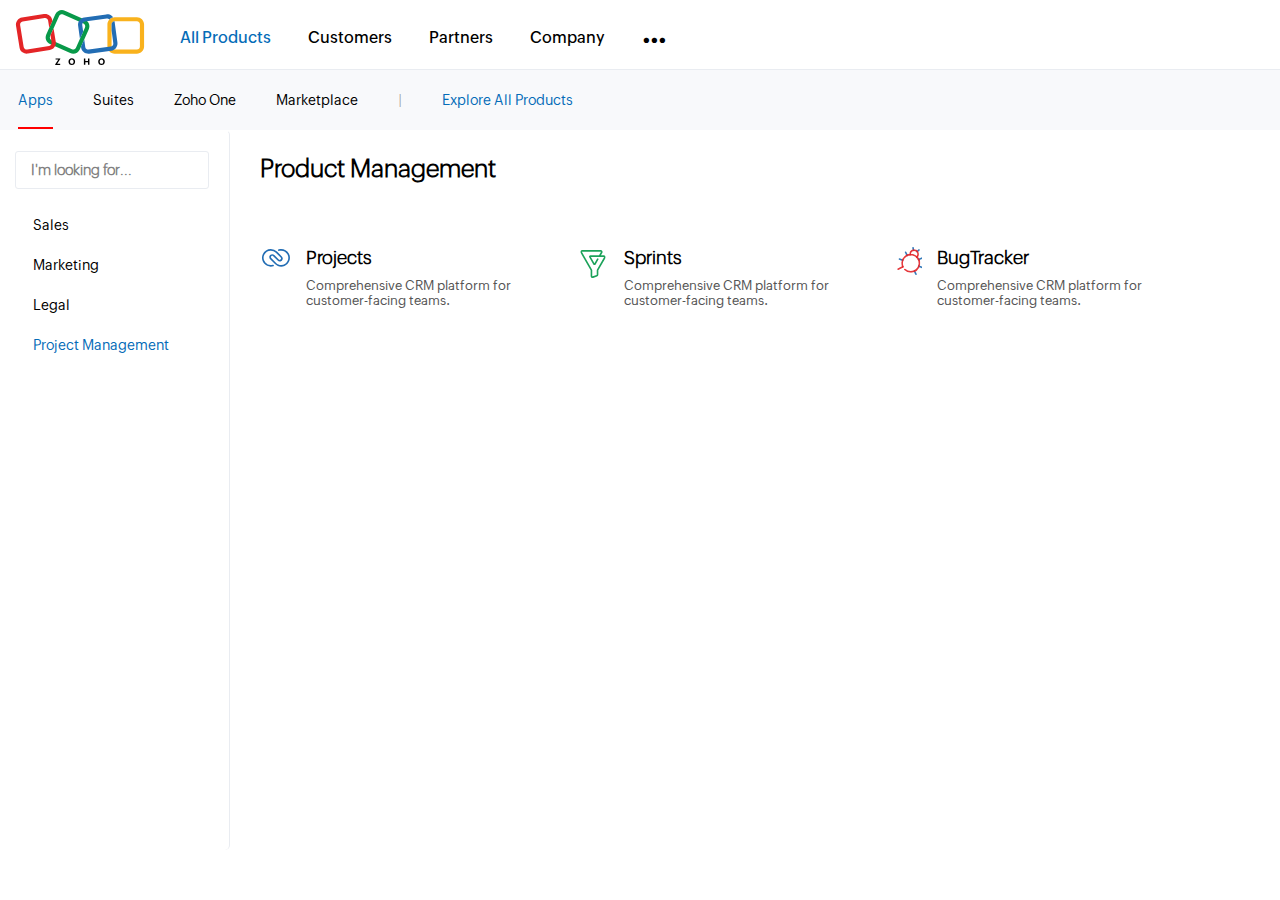
==== product.html @ f7861eca "Add files via upload" ====
<!DOCTYPE html>
<html lang="en">
<head>
    <meta charset="UTF-8">
    <meta name="viewport" content="width=device-width, initial-scale=1.0">
    <title>Image Sprite</title>
    <link rel="stylesheet" href="style.css">
</head>
<body>
    <nav class="navbar">
        <div class="navdiv">
            <div class="logo"></div>
            <div class="nav-items">
                <ul>
                    <li class="product">All Products</li>
                    <li>Customers</li>
                    <li>Partners</li>
                    <li>Company</li>
                    <li style="font-family: puvi-black; font-size: 24px; margin: 0;">...</li>
                </ul>
            </div>
        </div>
        <div class="navdiv2">
            <ul>
                <li class="app">Apps</li>
                <li>Suites</li>
                <li>Zoho One</li>
                <li>Marketplace</li>
                <li style="color: gray; font-family: puvi-light;">|</li>
                <li class="product">Explore All Products</li>
            </ul>
        </div>
    </nav>
    <div class="container">
        <div class="side-bar">
            <div class="search">
                <h5>I'm looking for...</h5>
            </div>
            <ul>
                <li><a href="index.html" class="active">Sales</a></li>
                <li><a href="marketing.html">Marketing</a></li>
                <li><a href="legal.html">Legal</a></li>
                <li><a href="#top" style="color: #056CB8;">Project Management</a></li>
            </ul>
        </div>
        
        
        <div class="main-content">            


            <div class="content-container" id="prod-management">
                <div class="heading"><h2>Product Management</h2></div>
                <div class="prod-box">
                    <div class="icon-crm"></div>
                    <div class="text">
                        <h5>Projects</h5>
                        <p>Comprehensive CRM platform for customer-facing teams.</p>
                    </div>
                </div>
                <div class="prod-box" >
                    <div class="icon-bigin"></div>
                    <div class="text">
                        <h5>Sprints</h5>
                        <p>Comprehensive CRM platform for customer-facing teams.</p>
                    </div>
                </div>
                <div class="prod-box">
                    <div class="icon-bug"></div>
                    <div class="text">
                        <h5>BugTracker</h5>
                        <p>Comprehensive CRM platform for customer-facing teams.</p>
                    </div>
                </div>
                
                </div>
    
        </div>
            
    </div>
</body>
</html>
---- style.css ----
@font-face{
    font-family: puvi-black;
    src: url(font/Zoho\ Puvi\ Black.otf);
}
@font-face{
    font-family: puvi-regular;
    src: url(font/Zoho\ Puvi\ Regular.otf);
}
@font-face{
    font-family: puvi-medium;
    src: url(font/Zoho\ Puvi\ Medium.otf);
}
@font-face{
    font-family: puvi-light;
    src: url(font/Zoho\ Puvi\ Light.otf);
}
@font-face{
    font-family: puvi-semibold;
    src: url(font/Zoho\ Puvi\ Semibold.otf);
}

*{
    padding: 0;
    margin: 0;
    box-sizing: border-box;
}
.navdiv{
    height: 70px;
    border-bottom: 1px solid #E9ECF1;
    display: flex;
    flex-direction: row;
}
.navdiv2{
    height: 60px;
    background-color: #F8F9FB;
    display: flex;
    flex-direction: row;
    align-items: center;
}
.navdiv2 li{
    list-style: none;
    display: inline;
    font-family: puvi-regular;
    font-size: 14px;
    margin: 0 18px;
}
.app {
    color: #056CB8;
    border-bottom: 2px solid red;
    padding-bottom: 19px;
}
.product{
    color: #056CB8;
}
.logo{
    background: url(images/zoho-logo-web.svg) no-repeat;
    height: 65px;
    width: 130px;
    background-size: 100% auto;
    background-position: left center;
    margin-left: 15px;
    margin-top: 5px;
}
.nav-items{
    display: flex;
    align-items: center;
    margin-left: 35px;
}

.navdiv li{
    list-style: none;
    display: inline;
    font-family: puvi-medium;
    margin: 0 18px 0 0;
    padding: 9px 15px 9px 0;
}
li:hover{
    color: #056CB8;
}

.container{
    display: flex;
}

.side-bar{
    border-right: 0.5px solid #E9ECF1 ;
    width: 18%;
    height: 80vh;
    border-radius: 5px;
    border-top: 1px solid #fff;
}
.main-content{
    width: 82%;
    height: 80vh;
}
.side-bar li{
    margin: 10px 0px 7px 15px;
    list-style: none;
    font-family: puvi-regular;
    font-size: 14px;
    padding: 8px;
}

.side-bar a{
    text-decoration: none;
    color: #000;
    font-family: puvi-regular;
    font-size: 14px;
    margin-left: 10px;
    display: flex; 
    justify-content: space-between; 
    align-items: center;
    transition: color 0.3s ease;
}
.side-bar li{
    width: 87%;
    height: 30px;
    border-radius: 2px;
    text-align: left;
}
.side-bar li:hover{
    color: #056CB8;
    background-color: #F8F9FB;
}

.side-bar ul{
    margin-top: 20px;
}
.search{
    font-family: puvi-light;
    font-size: 17px;
    color: gray;
    margin: 20px 20px 20px 15px;
    padding: 10px 20px 10px 15px;
    border: 1px solid #E9ECF1;
    border-radius: 3px;
}
h2{
    font-family: puvi-light;

}
.prod-box{
    display: flex;
    max-width: 300px;
}

.icon{
    background: url(images/product-icons.svg);
    background-position: -239px -4px; 
    width: 43px;
    height: 25px;
}
.icon-crm{
    background: url(images/product-icons.svg);
    background-position: -239px -4px; 
    width: 43px;
    height: 25px;
}
.icon-bigin{
    background: url(images/product-icons.svg);
    background-position: -330px -58px; 
    width: 43px;
    height: 33px;
}
.icon-forms{
    background: url(images/product-icons.svg);
    background-position: -420px 0px; 
    width: 43px;
    height: 31px;
}
.icon-sales{
    background: url(images/product-icons.svg);
    background-position: -269px 0px; 
    width: 43px;
    height: 31px;
}
.icon-bookings{
    background: url(images/product-icons.svg);
    background-position: -239px -60px; 
    width: 43px;
    height: 31px;
}
.icon-sign{
    background: url(images/product-icons.svg);
    background-position: -480px 0px; 
    width: 41px;
    height: 30px;
}
.icon-social{
    background: url(images/product-icons.svg);
    background-position: -359px 0px; 
    width: 43px;
    height: 31px;
}
.icon-camp{
    background: url(images/product-icons.svg);
    background-position: -329px 0px; 
    width: 43px;
    height: 31px;
}
.icon-survey{
    background: url(images/product-icons.svg);
    background-position: -120px -120px; 
    width: 43px;
    height: 31px;
}
.icon-sites{
    background: url(images/product-icons.svg);
    background-position: -448px -1px; 
    width: 45px;
    height: 30px;
}
.icon-page{
    background: url(images/product-icons.svg);
    background-position: -177px -118px; 
    width: 48px;
    height: 31px;
}
.icon-back{
    background: url(images/product-icons.svg);
    background-position: -390px 0px; 
    width: 43px;
    height: 31px;
}
.icon-web{
    background: url(images/product-icons.svg);
    background-position: -359px -121px; 
    width: 45px;
    height: 29px;
}
.icon-thrive{
    background: url(images/product-icons.svg);
    background-position: -210px -120px; 
    width: 43px;
    height: 30px;
}
.icon-publish{
    background: url(images/product-icons.svg);
    background-position: -92px -150px; 
    width: 43px;
    height: 31px;
}
.icon-contracts{
    background: url(images/product-icons.svg);
    background-position: -449px -59px; 
    width: 39px;
    height: 31px;
}
.icon-thrive{
    background: url(images/product-icons.svg);
    background-position: -210px -120px; 
    width: 43px;
    height: 30px;
}
.icon-thrive{
    background: url(images/product-icons.svg);
    background-position: -210px -120px; 
    width: 43px;
    height: 30px;
}
.icon-bug{
    background: url(images/product-icons.svg);
    background-position: -451px -31px; 
    width: 35px;
    height: 30px;
}

.text{
    padding-left: 15px;
    font-family: puvi-light;
}
.text h5{
    font-size: 18px;
    margin-bottom: 10px;
}
.text p{
    font-size: 13px;
    font-family: puvi-regular;
    color: #555555;
}
.content-container{
    display: grid;
    grid-template-columns: auto auto auto auto;
    row-gap: 55px;
    column-gap: 18px;
    padding: 25px 20px 110px 30px;
    justify-content: start;
}
.heading{
    width: 40%;
    padding-bottom: 10px;
    grid-column-start: 1;
    grid-column-end: 5;    
}
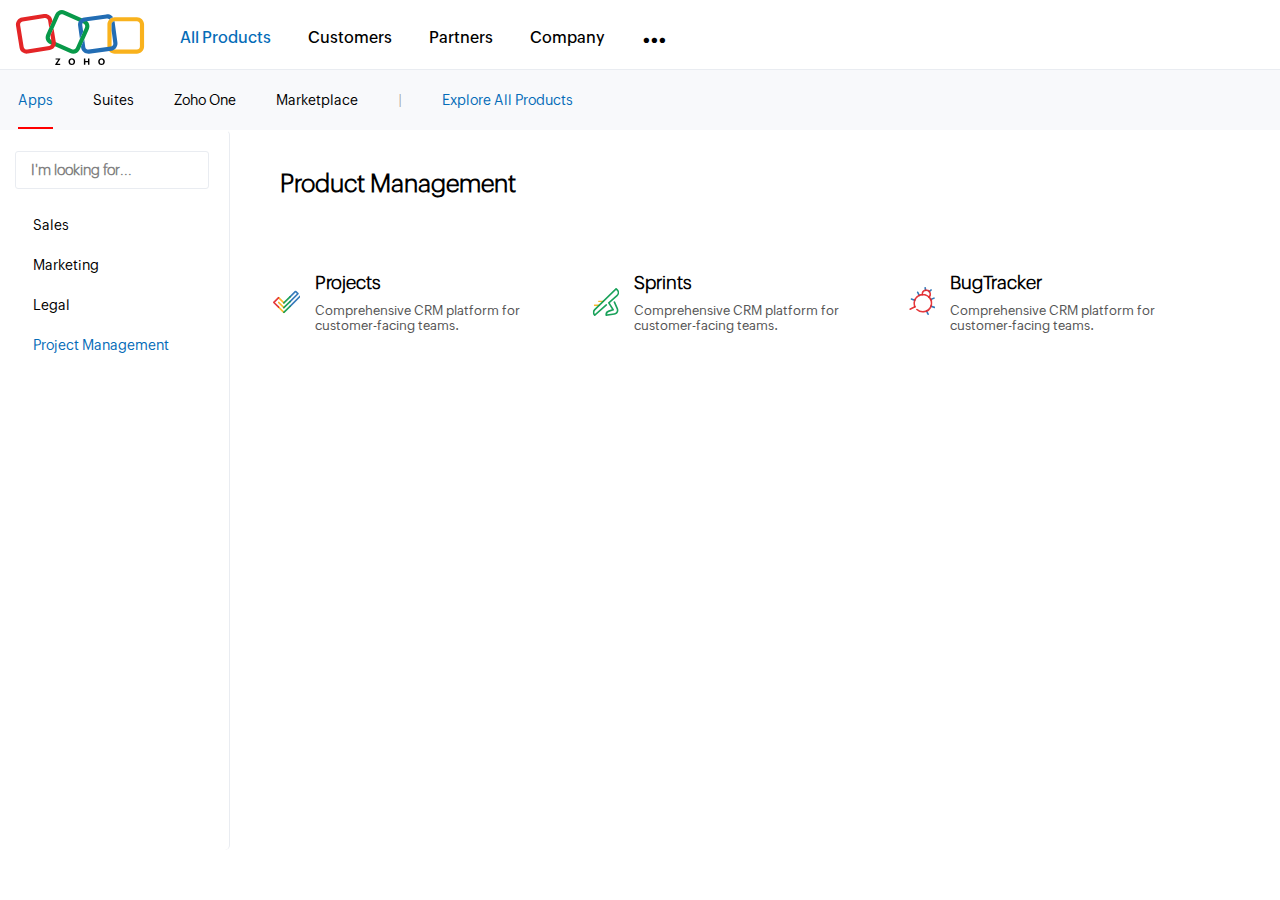
==== commit fb696ca3: "Add files via upload" ====
--- a/product.html
+++ b/product.html
@@ -51,14 +51,14 @@
             <div class="content-container" id="prod-management">
                 <div class="heading"><h2>Product Management</h2></div>
                 <div class="prod-box">
-                    <div class="icon-crm"></div>
+                    <div class="icon-project"></div>
                     <div class="text">
                         <h5>Projects</h5>
                         <p>Comprehensive CRM platform for customer-facing teams.</p>
                     </div>
                 </div>
                 <div class="prod-box" >
-                    <div class="icon-bigin"></div>
+                    <div class="icon-sprint"></div>
                     <div class="text">
                         <h5>Sprints</h5>
                         <p>Comprehensive CRM platform for customer-facing teams.</p>
--- a/style.css
+++ b/style.css
@@ -142,20 +142,23 @@
 .prod-box{
     display: flex;
     max-width: 300px;
-}
-
-.icon{
+    height: 100px;
+    border-radius: 2px;
+    display: flex; 
+    justify-content: space-between; 
+    align-items: center;
+    padding-left: 12px;
+}
+.prod-box:hover{
+    background-color: #F8F9FB;
+}
+
+.icon-crm{
     background: url(images/product-icons.svg);
     background-position: -239px -4px; 
-    width: 43px;
+    width: 45px;
     height: 25px;
 }
-.icon-crm{
-    background: url(images/product-icons.svg);
-    background-position: -239px -4px; 
-    width: 43px;
-    height: 25px;
-}
 .icon-bigin{
     background: url(images/product-icons.svg);
     background-position: -330px -58px; 
@@ -171,31 +174,31 @@
 .icon-sales{
     background: url(images/product-icons.svg);
     background-position: -269px 0px; 
-    width: 43px;
+    width: 46px;
     height: 31px;
 }
 .icon-bookings{
     background: url(images/product-icons.svg);
     background-position: -239px -60px; 
-    width: 43px;
+    width: 45px;
     height: 31px;
 }
 .icon-sign{
     background: url(images/product-icons.svg);
     background-position: -480px 0px; 
-    width: 41px;
+    width: 43px;
     height: 30px;
 }
 .icon-social{
     background: url(images/product-icons.svg);
     background-position: -359px 0px; 
-    width: 43px;
+    width: 45px;
     height: 31px;
 }
 .icon-camp{
     background: url(images/product-icons.svg);
     background-position: -329px 0px; 
-    width: 43px;
+    width: 45px;
     height: 31px;
 }
 .icon-survey{
@@ -207,13 +210,13 @@
 .icon-sites{
     background: url(images/product-icons.svg);
     background-position: -448px -1px; 
-    width: 45px;
+    width: 47px;
     height: 30px;
 }
 .icon-page{
     background: url(images/product-icons.svg);
     background-position: -177px -118px; 
-    width: 48px;
+    width: 50px;
     height: 31px;
 }
 .icon-back{
@@ -225,7 +228,7 @@
 .icon-web{
     background: url(images/product-icons.svg);
     background-position: -359px -121px; 
-    width: 45px;
+    width: 46px;
     height: 29px;
 }
 .icon-thrive{
@@ -237,31 +240,31 @@
 .icon-publish{
     background: url(images/product-icons.svg);
     background-position: -92px -150px; 
-    width: 43px;
+    width: 44px;
     height: 31px;
 }
 .icon-contracts{
     background: url(images/product-icons.svg);
     background-position: -449px -59px; 
-    width: 39px;
-    height: 31px;
-}
-.icon-thrive{
-    background: url(images/product-icons.svg);
-    background-position: -210px -120px; 
-    width: 43px;
-    height: 30px;
-}
-.icon-thrive{
-    background: url(images/product-icons.svg);
-    background-position: -210px -120px; 
-    width: 43px;
-    height: 30px;
+    width: 42px;
+    height: 31px;
+}
+.icon-project{
+    background: url(images/product-icons.svg);
+    background-position: -390px -30px; 
+    width: 40px;
+    height: 31px;
+}
+.icon-sprint{
+    background: url(images/product-icons.svg);
+    background-position: -419px -30px; 
+    width: 42px;
+    height: 31px;
 }
 .icon-bug{
     background: url(images/product-icons.svg);
     background-position: -451px -31px; 
-    width: 35px;
+    width: 38px;
     height: 30px;
 }
 
@@ -283,12 +286,13 @@
     grid-template-columns: auto auto auto auto;
     row-gap: 55px;
     column-gap: 18px;
-    padding: 25px 20px 110px 30px;
+    padding: 0px 20px 30px 30px;
     justify-content: start;
 }
 .heading{
     width: 40%;
-    padding-bottom: 10px;
+    margin-top: 40px;
+    margin-left: 20px;
     grid-column-start: 1;
     grid-column-end: 5;    
 }
